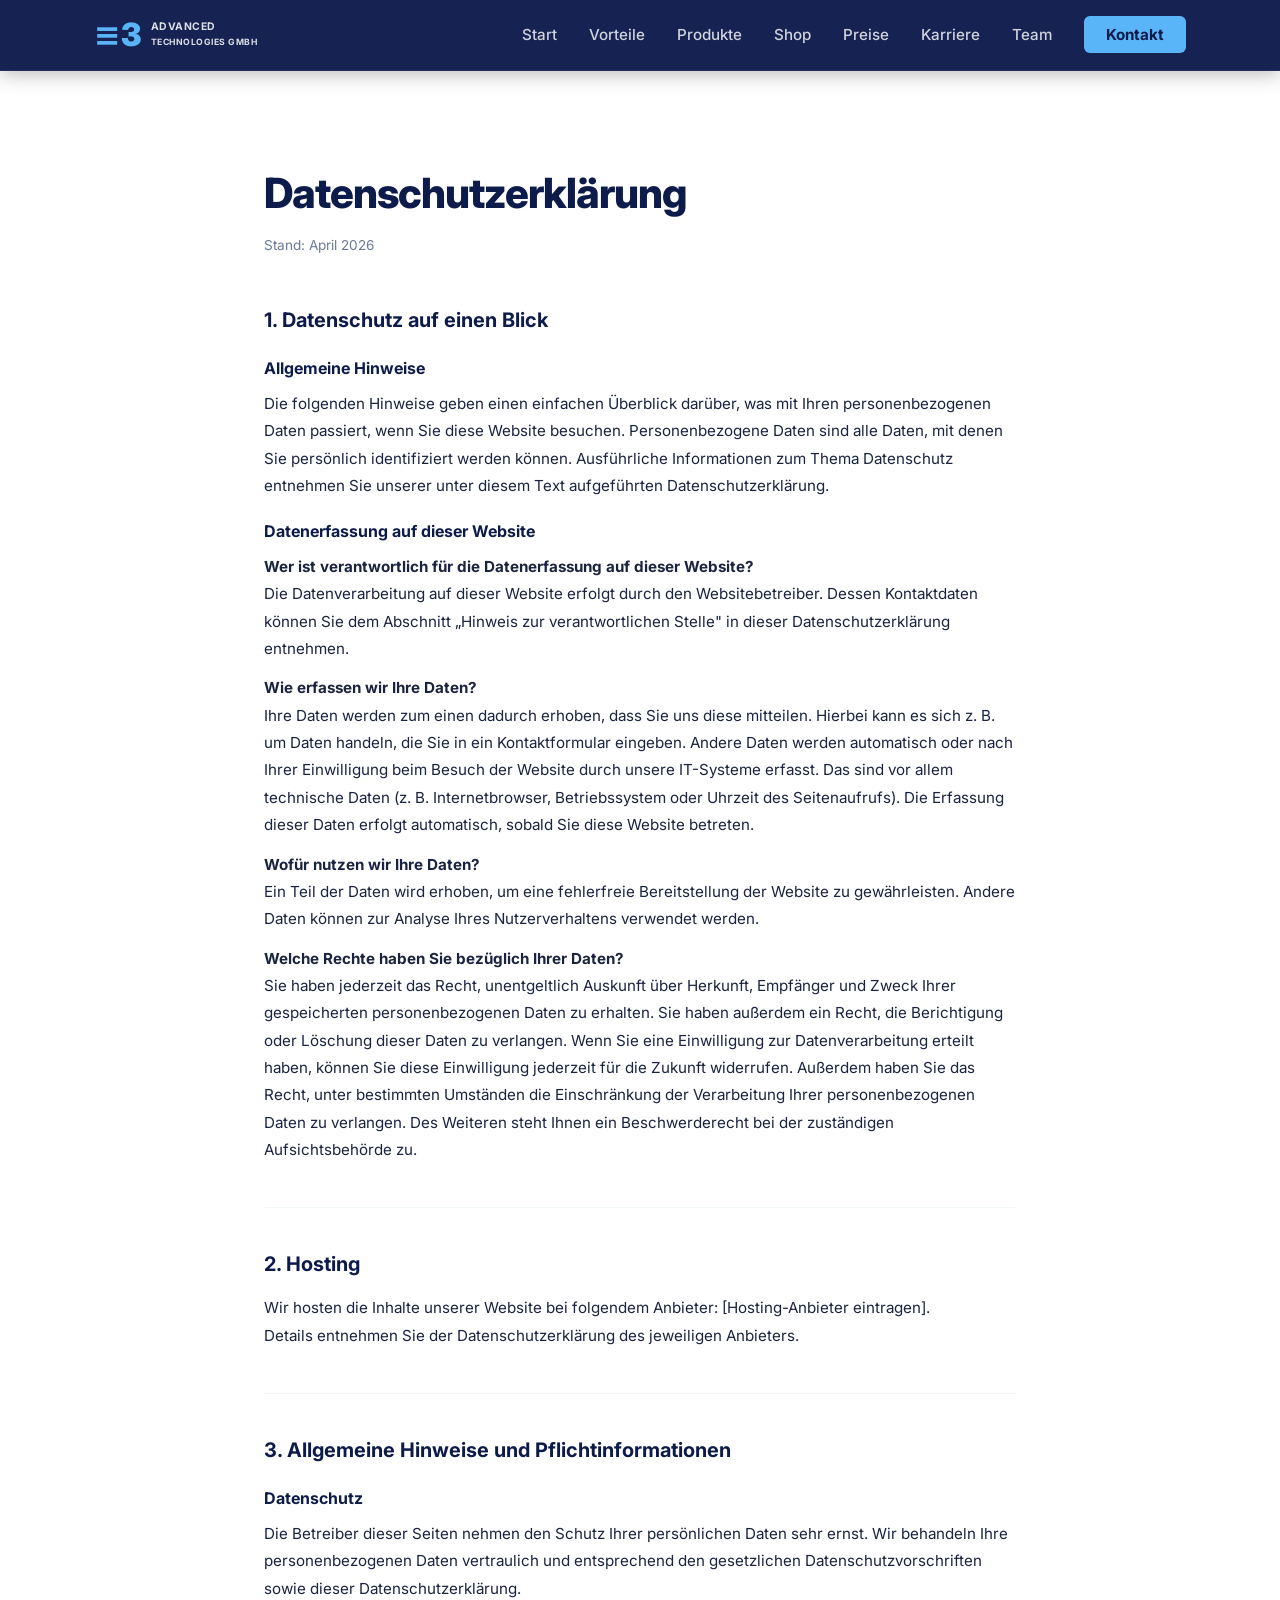
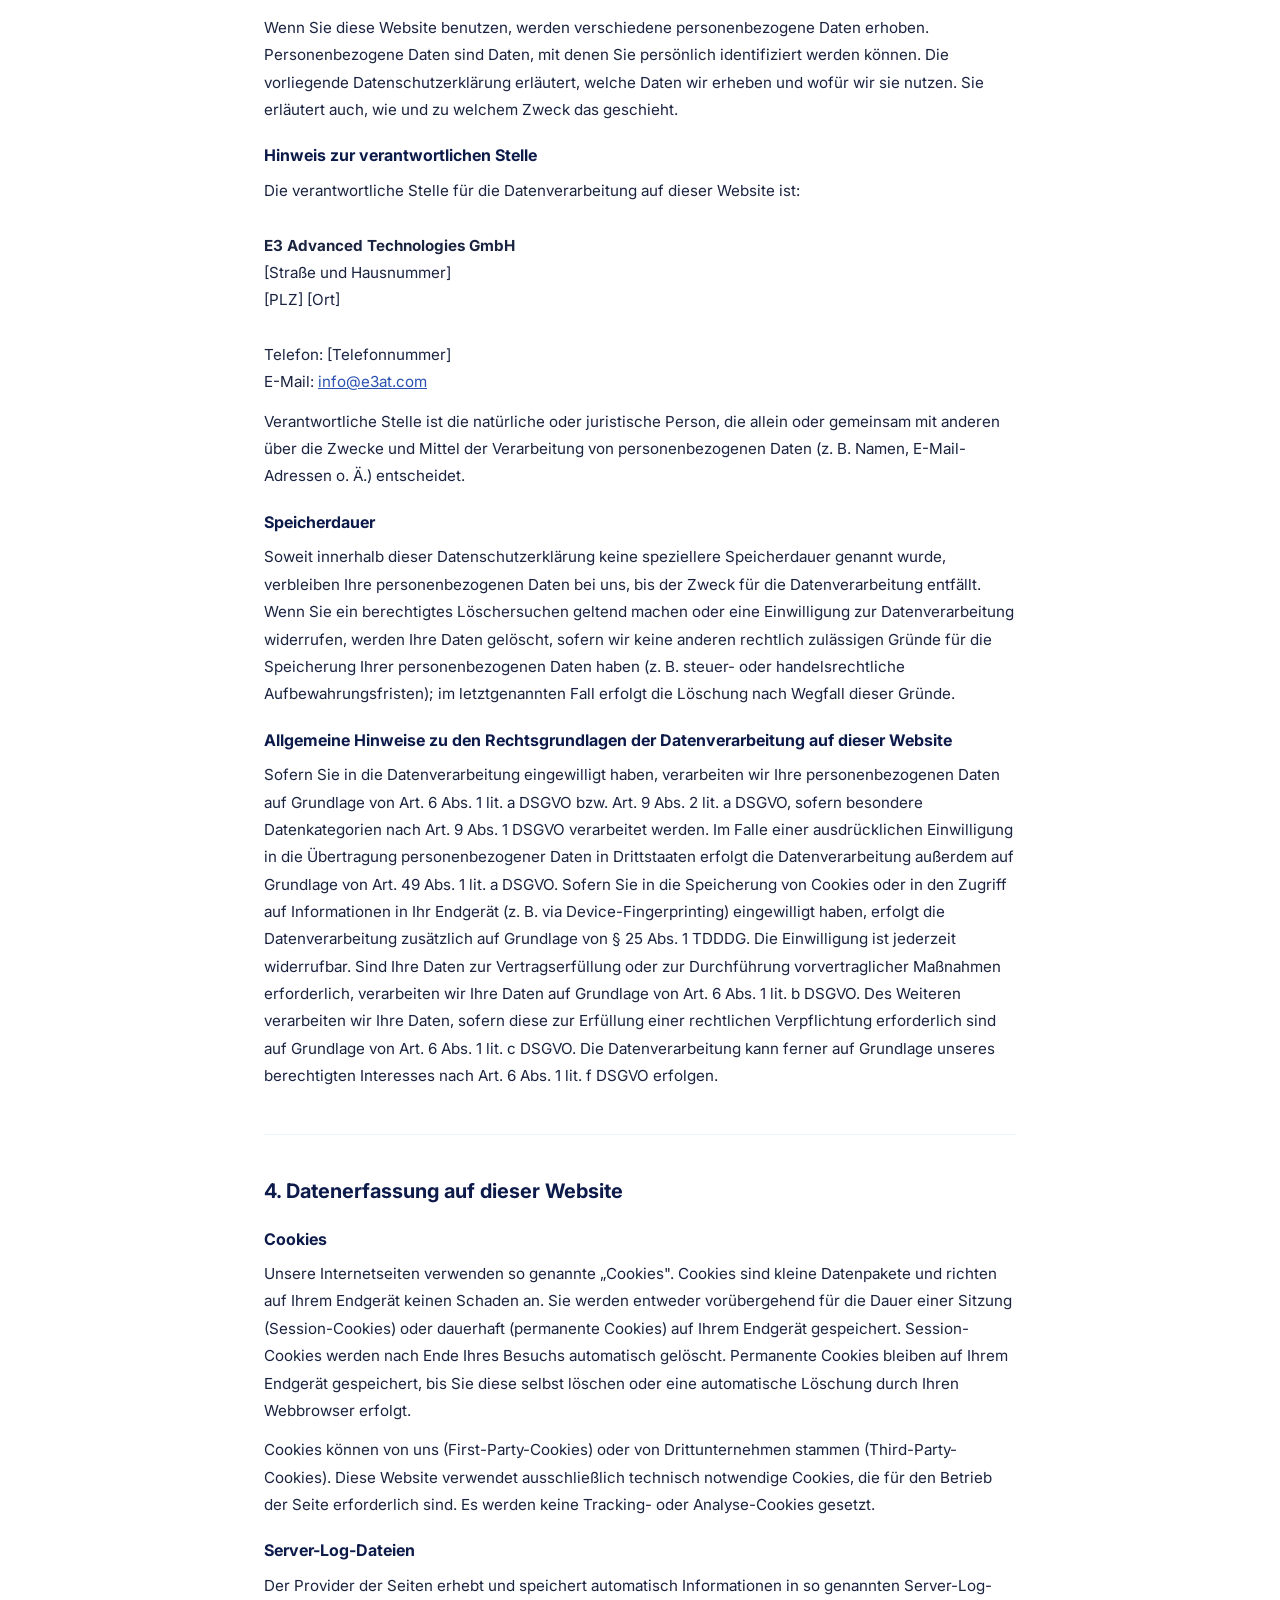
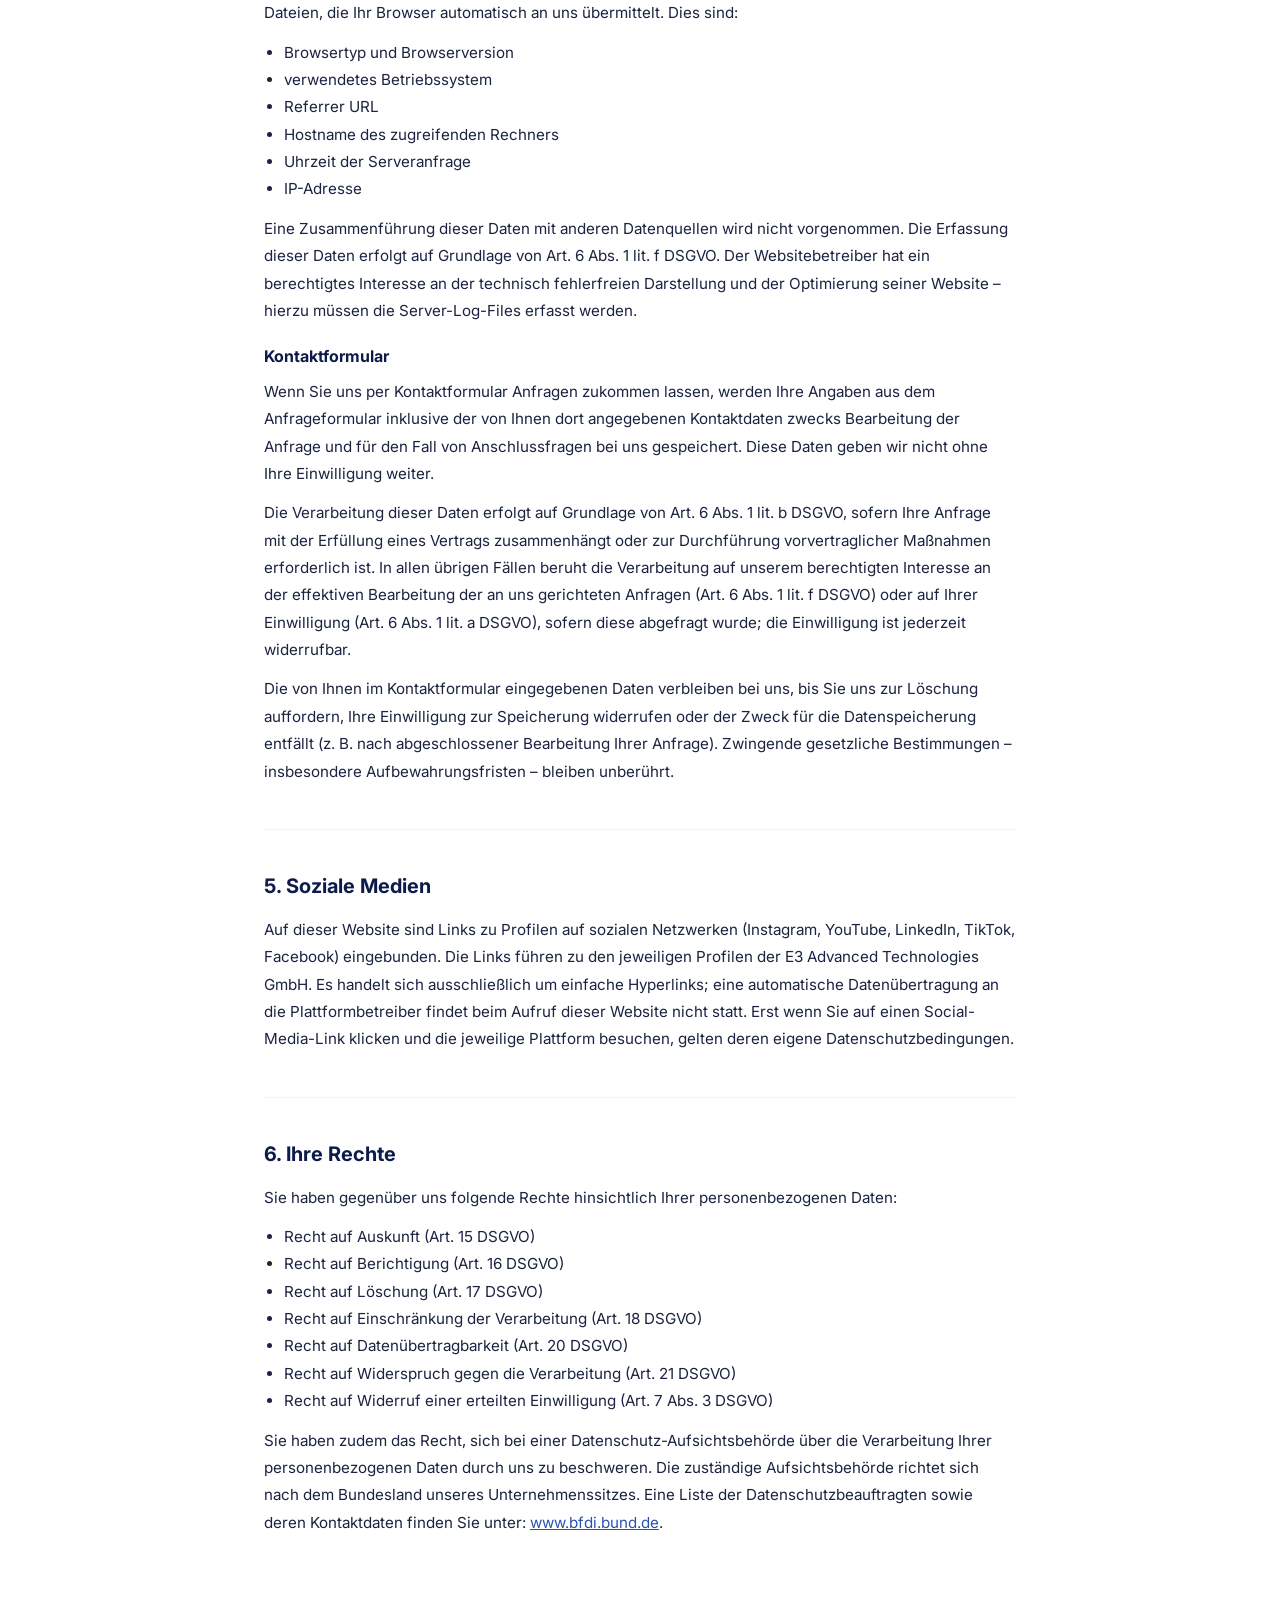
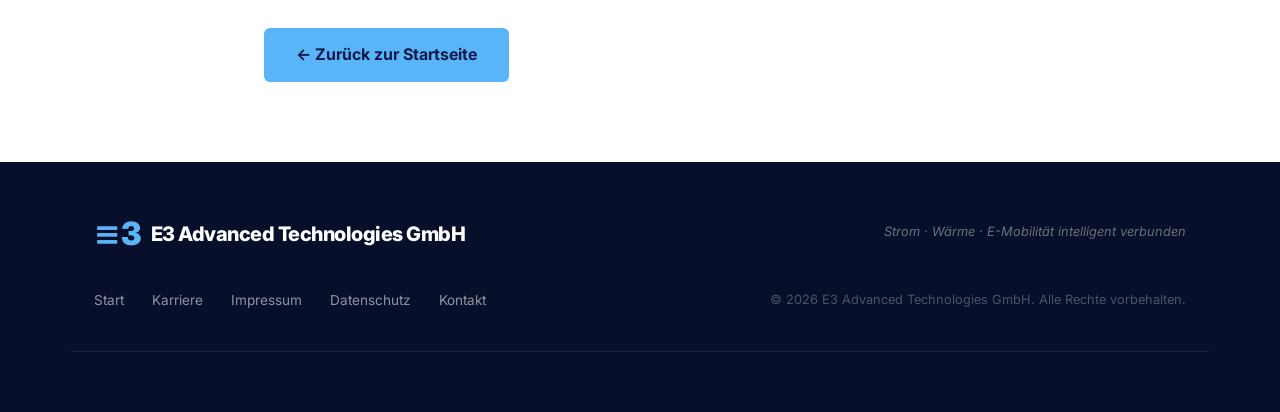
==== datenschutz.html @ 2802db1e "erster Entwurf" ====
<!DOCTYPE html>
<html lang="de">
<head>
  <meta charset="UTF-8" />
  <meta name="viewport" content="width=device-width, initial-scale=1.0" />
  <title>Datenschutzerklärung – E3 Advanced Technologies GmbH</title>
  <link rel="stylesheet" href="assets/css/main.css" />
  <link rel="stylesheet" href="assets/css/legal.css" />
  <link rel="preconnect" href="https://fonts.googleapis.com" />
  <link href="https://fonts.googleapis.com/css2?family=Inter:wght@300;400;600;700;800&display=swap" rel="stylesheet" />
</head>
<body>

  <!-- ===== NAVIGATION ===== -->
  <header class="navbar scrolled" id="navbar">
    <div class="container nav-inner">
      <a href="index.html#hero" class="nav-logo">
        <span class="logo-e3">&#8801;3</span>
        <span class="logo-text">ADVANCED<br><small>TECHNOLOGIES GMBH</small></span>
      </a>
      <nav>
        <ul class="nav-links" id="nav-links">
          <li><a href="index.html#hero">Start</a></li>
          <li><a href="index.html#vorteile">Vorteile</a></li>
          <li><a href="index.html#produkt">Produkte</a></li>
          <li><a href="index.html#shop">Shop</a></li>
          <li><a href="index.html#preise">Preise</a></li>
          <li><a href="karriere.html">Karriere</a></li>
          <li><a href="index.html#team">Team</a></li>
          <li><a href="index.html#kontakt" class="btn-nav">Kontakt</a></li>
        </ul>
      </nav>
      <button class="hamburger" id="hamburger" aria-label="Menü öffnen">
        <span></span><span></span><span></span>
      </button>
    </div>
  </header>

  <!-- ===== DATENSCHUTZ ===== -->
  <main class="legal-page">
    <div class="container legal-container">
      <h1 class="legal-title">Datenschutzerklärung</h1>
      <p class="legal-updated">Stand: April 2026</p>

      <section class="legal-section">
        <h2>1. Datenschutz auf einen Blick</h2>
        <h3>Allgemeine Hinweise</h3>
        <p>
          Die folgenden Hinweise geben einen einfachen Überblick darüber, was mit Ihren personenbezogenen Daten
          passiert, wenn Sie diese Website besuchen. Personenbezogene Daten sind alle Daten, mit denen Sie
          persönlich identifiziert werden können. Ausführliche Informationen zum Thema Datenschutz entnehmen
          Sie unserer unter diesem Text aufgeführten Datenschutzerklärung.
        </p>
        <h3>Datenerfassung auf dieser Website</h3>
        <p>
          <strong>Wer ist verantwortlich für die Datenerfassung auf dieser Website?</strong><br />
          Die Datenverarbeitung auf dieser Website erfolgt durch den Websitebetreiber. Dessen Kontaktdaten
          können Sie dem Abschnitt „Hinweis zur verantwortlichen Stelle" in dieser Datenschutzerklärung
          entnehmen.
        </p>
        <p>
          <strong>Wie erfassen wir Ihre Daten?</strong><br />
          Ihre Daten werden zum einen dadurch erhoben, dass Sie uns diese mitteilen. Hierbei kann es sich
          z. B. um Daten handeln, die Sie in ein Kontaktformular eingeben. Andere Daten werden automatisch
          oder nach Ihrer Einwilligung beim Besuch der Website durch unsere IT-Systeme erfasst. Das sind vor
          allem technische Daten (z. B. Internetbrowser, Betriebssystem oder Uhrzeit des Seitenaufrufs).
          Die Erfassung dieser Daten erfolgt automatisch, sobald Sie diese Website betreten.
        </p>
        <p>
          <strong>Wofür nutzen wir Ihre Daten?</strong><br />
          Ein Teil der Daten wird erhoben, um eine fehlerfreie Bereitstellung der Website zu gewährleisten.
          Andere Daten können zur Analyse Ihres Nutzerverhaltens verwendet werden.
        </p>
        <p>
          <strong>Welche Rechte haben Sie bezüglich Ihrer Daten?</strong><br />
          Sie haben jederzeit das Recht, unentgeltlich Auskunft über Herkunft, Empfänger und Zweck Ihrer
          gespeicherten personenbezogenen Daten zu erhalten. Sie haben außerdem ein Recht, die Berichtigung
          oder Löschung dieser Daten zu verlangen. Wenn Sie eine Einwilligung zur Datenverarbeitung erteilt
          haben, können Sie diese Einwilligung jederzeit für die Zukunft widerrufen. Außerdem haben Sie das
          Recht, unter bestimmten Umständen die Einschränkung der Verarbeitung Ihrer personenbezogenen Daten
          zu verlangen. Des Weiteren steht Ihnen ein Beschwerderecht bei der zuständigen Aufsichtsbehörde zu.
        </p>
      </section>

      <section class="legal-section">
        <h2>2. Hosting</h2>
        <p>
          Wir hosten die Inhalte unserer Website bei folgendem Anbieter: [Hosting-Anbieter eintragen].<br />
          Details entnehmen Sie der Datenschutzerklärung des jeweiligen Anbieters.
        </p>
      </section>

      <section class="legal-section">
        <h2>3. Allgemeine Hinweise und Pflichtinformationen</h2>
        <h3>Datenschutz</h3>
        <p>
          Die Betreiber dieser Seiten nehmen den Schutz Ihrer persönlichen Daten sehr ernst. Wir behandeln
          Ihre personenbezogenen Daten vertraulich und entsprechend den gesetzlichen Datenschutzvorschriften
          sowie dieser Datenschutzerklärung.
        </p>
        <p>
          Wenn Sie diese Website benutzen, werden verschiedene personenbezogene Daten erhoben.
          Personenbezogene Daten sind Daten, mit denen Sie persönlich identifiziert werden können. Die
          vorliegende Datenschutzerklärung erläutert, welche Daten wir erheben und wofür wir sie nutzen.
          Sie erläutert auch, wie und zu welchem Zweck das geschieht.
        </p>

        <h3>Hinweis zur verantwortlichen Stelle</h3>
        <p>
          Die verantwortliche Stelle für die Datenverarbeitung auf dieser Website ist:<br /><br />
          <strong>E3 Advanced Technologies GmbH</strong><br />
          [Straße und Hausnummer]<br />
          [PLZ] [Ort]<br /><br />
          Telefon: [Telefonnummer]<br />
          E-Mail: <a href="mailto:info@e3at.com">info@e3at.com</a>
        </p>
        <p>
          Verantwortliche Stelle ist die natürliche oder juristische Person, die allein oder gemeinsam mit
          anderen über die Zwecke und Mittel der Verarbeitung von personenbezogenen Daten (z. B. Namen,
          E-Mail-Adressen o. Ä.) entscheidet.
        </p>

        <h3>Speicherdauer</h3>
        <p>
          Soweit innerhalb dieser Datenschutzerklärung keine speziellere Speicherdauer genannt wurde,
          verbleiben Ihre personenbezogenen Daten bei uns, bis der Zweck für die Datenverarbeitung entfällt.
          Wenn Sie ein berechtigtes Löschersuchen geltend machen oder eine Einwilligung zur
          Datenverarbeitung widerrufen, werden Ihre Daten gelöscht, sofern wir keine anderen rechtlich
          zulässigen Gründe für die Speicherung Ihrer personenbezogenen Daten haben (z. B. steuer- oder
          handelsrechtliche Aufbewahrungsfristen); im letztgenannten Fall erfolgt die Löschung nach Wegfall
          dieser Gründe.
        </p>

        <h3>Allgemeine Hinweise zu den Rechtsgrundlagen der Datenverarbeitung auf dieser Website</h3>
        <p>
          Sofern Sie in die Datenverarbeitung eingewilligt haben, verarbeiten wir Ihre personenbezogenen
          Daten auf Grundlage von Art. 6 Abs. 1 lit. a DSGVO bzw. Art. 9 Abs. 2 lit. a DSGVO, sofern
          besondere Datenkategorien nach Art. 9 Abs. 1 DSGVO verarbeitet werden. Im Falle einer
          ausdrücklichen Einwilligung in die Übertragung personenbezogener Daten in Drittstaaten erfolgt
          die Datenverarbeitung außerdem auf Grundlage von Art. 49 Abs. 1 lit. a DSGVO. Sofern Sie in die
          Speicherung von Cookies oder in den Zugriff auf Informationen in Ihr Endgerät (z. B. via
          Device-Fingerprinting) eingewilligt haben, erfolgt die Datenverarbeitung zusätzlich auf Grundlage
          von § 25 Abs. 1 TDDDG. Die Einwilligung ist jederzeit widerrufbar. Sind Ihre Daten zur
          Vertragserfüllung oder zur Durchführung vorvertraglicher Maßnahmen erforderlich, verarbeiten wir
          Ihre Daten auf Grundlage von Art. 6 Abs. 1 lit. b DSGVO. Des Weiteren verarbeiten wir Ihre Daten,
          sofern diese zur Erfüllung einer rechtlichen Verpflichtung erforderlich sind auf Grundlage von
          Art. 6 Abs. 1 lit. c DSGVO. Die Datenverarbeitung kann ferner auf Grundlage unseres berechtigten
          Interesses nach Art. 6 Abs. 1 lit. f DSGVO erfolgen.
        </p>
      </section>

      <section class="legal-section">
        <h2>4. Datenerfassung auf dieser Website</h2>

        <h3>Cookies</h3>
        <p>
          Unsere Internetseiten verwenden so genannte „Cookies". Cookies sind kleine Datenpakete und richten
          auf Ihrem Endgerät keinen Schaden an. Sie werden entweder vorübergehend für die Dauer einer
          Sitzung (Session-Cookies) oder dauerhaft (permanente Cookies) auf Ihrem Endgerät gespeichert.
          Session-Cookies werden nach Ende Ihres Besuchs automatisch gelöscht. Permanente Cookies bleiben
          auf Ihrem Endgerät gespeichert, bis Sie diese selbst löschen oder eine automatische Löschung
          durch Ihren Webbrowser erfolgt.
        </p>
        <p>
          Cookies können von uns (First-Party-Cookies) oder von Drittunternehmen stammen
          (Third-Party-Cookies). Diese Website verwendet ausschließlich technisch notwendige Cookies, die
          für den Betrieb der Seite erforderlich sind. Es werden keine Tracking- oder Analyse-Cookies
          gesetzt.
        </p>

        <h3>Server-Log-Dateien</h3>
        <p>
          Der Provider der Seiten erhebt und speichert automatisch Informationen in so genannten
          Server-Log-Dateien, die Ihr Browser automatisch an uns übermittelt. Dies sind:
        </p>
        <ul>
          <li>Browsertyp und Browserversion</li>
          <li>verwendetes Betriebssystem</li>
          <li>Referrer URL</li>
          <li>Hostname des zugreifenden Rechners</li>
          <li>Uhrzeit der Serveranfrage</li>
          <li>IP-Adresse</li>
        </ul>
        <p>
          Eine Zusammenführung dieser Daten mit anderen Datenquellen wird nicht vorgenommen.
          Die Erfassung dieser Daten erfolgt auf Grundlage von Art. 6 Abs. 1 lit. f DSGVO.
          Der Websitebetreiber hat ein berechtigtes Interesse an der technisch fehlerfreien Darstellung
          und der Optimierung seiner Website – hierzu müssen die Server-Log-Files erfasst werden.
        </p>

        <h3>Kontaktformular</h3>
        <p>
          Wenn Sie uns per Kontaktformular Anfragen zukommen lassen, werden Ihre Angaben aus dem
          Anfrageformular inklusive der von Ihnen dort angegebenen Kontaktdaten zwecks Bearbeitung der
          Anfrage und für den Fall von Anschlussfragen bei uns gespeichert. Diese Daten geben wir nicht
          ohne Ihre Einwilligung weiter.
        </p>
        <p>
          Die Verarbeitung dieser Daten erfolgt auf Grundlage von Art. 6 Abs. 1 lit. b DSGVO, sofern Ihre
          Anfrage mit der Erfüllung eines Vertrags zusammenhängt oder zur Durchführung vorvertraglicher
          Maßnahmen erforderlich ist. In allen übrigen Fällen beruht die Verarbeitung auf unserem
          berechtigten Interesse an der effektiven Bearbeitung der an uns gerichteten Anfragen
          (Art. 6 Abs. 1 lit. f DSGVO) oder auf Ihrer Einwilligung (Art. 6 Abs. 1 lit. a DSGVO),
          sofern diese abgefragt wurde; die Einwilligung ist jederzeit widerrufbar.
        </p>
        <p>
          Die von Ihnen im Kontaktformular eingegebenen Daten verbleiben bei uns, bis Sie uns zur Löschung
          auffordern, Ihre Einwilligung zur Speicherung widerrufen oder der Zweck für die Datenspeicherung
          entfällt (z. B. nach abgeschlossener Bearbeitung Ihrer Anfrage). Zwingende gesetzliche
          Bestimmungen – insbesondere Aufbewahrungsfristen – bleiben unberührt.
        </p>
      </section>

      <section class="legal-section">
        <h2>5. Soziale Medien</h2>
        <p>
          Auf dieser Website sind Links zu Profilen auf sozialen Netzwerken (Instagram, YouTube, LinkedIn,
          TikTok, Facebook) eingebunden. Die Links führen zu den jeweiligen Profilen der E3 Advanced
          Technologies GmbH. Es handelt sich ausschließlich um einfache Hyperlinks; eine automatische
          Datenübertragung an die Plattformbetreiber findet beim Aufruf dieser Website nicht statt. Erst
          wenn Sie auf einen Social-Media-Link klicken und die jeweilige Plattform besuchen, gelten deren
          eigene Datenschutzbedingungen.
        </p>
      </section>

      <section class="legal-section">
        <h2>6. Ihre Rechte</h2>
        <p>Sie haben gegenüber uns folgende Rechte hinsichtlich Ihrer personenbezogenen Daten:</p>
        <ul>
          <li>Recht auf Auskunft (Art. 15 DSGVO)</li>
          <li>Recht auf Berichtigung (Art. 16 DSGVO)</li>
          <li>Recht auf Löschung (Art. 17 DSGVO)</li>
          <li>Recht auf Einschränkung der Verarbeitung (Art. 18 DSGVO)</li>
          <li>Recht auf Datenübertragbarkeit (Art. 20 DSGVO)</li>
          <li>Recht auf Widerspruch gegen die Verarbeitung (Art. 21 DSGVO)</li>
          <li>Recht auf Widerruf einer erteilten Einwilligung (Art. 7 Abs. 3 DSGVO)</li>
        </ul>
        <p>
          Sie haben zudem das Recht, sich bei einer Datenschutz-Aufsichtsbehörde über die Verarbeitung
          Ihrer personenbezogenen Daten durch uns zu beschweren. Die zuständige Aufsichtsbehörde richtet
          sich nach dem Bundesland unseres Unternehmenssitzes. Eine Liste der Datenschutzbeauftragten sowie
          deren Kontaktdaten finden Sie unter:
          <a href="https://www.bfdi.bund.de" target="_blank" rel="noopener noreferrer">www.bfdi.bund.de</a>.
        </p>
      </section>

      <div class="legal-back">
        <a href="index.html" class="btn-primary">&larr; Zurück zur Startseite</a>
      </div>
    </div>
  </main>

  <!-- ===== FOOTER ===== -->
  <footer class="footer">
    <div class="container footer-inner">
      <div class="footer-logo">
        <span class="logo-e3">&#8801;3</span>
        <span class="footer-brand">E3 Advanced Technologies GmbH</span>
      </div>
      <p class="footer-tagline">Strom &middot; Wärme &middot; E-Mobilität intelligent verbunden</p>
      <div class="footer-links">
        <a href="index.html">Start</a>
        <a href="karriere.html">Karriere</a>
        <a href="impressum.html">Impressum</a>
        <a href="datenschutz.html">Datenschutz</a>
        <a href="index.html#kontakt">Kontakt</a>
      </div>
      <p class="footer-copy">&copy; 2026 E3 Advanced Technologies GmbH. Alle Rechte vorbehalten.</p>
    </div>
  </footer>

  <script>
    const hamburger = document.getElementById('hamburger');
    const navLinks  = document.getElementById('nav-links');
    hamburger.addEventListener('click', () => {
      const open = navLinks.classList.toggle('open');
      hamburger.classList.toggle('open', open);
    });
  </script>
</body>
</html>
---- assets/css/main.css ----
/* =============================================
   main.css – Einstiegspunkt
   Importiert alle Partial-Dateien in der
   richtigen Reihenfolge.
   ============================================= */

@import 'base.css';
@import 'navbar.css';
@import 'hero.css';
@import 'sections.css';
@import 'shop.css';
@import 'footer.css';
@import 'responsive.css';
---- assets/css/legal.css ----
/* =============================================
   legal.css – Unterseiten (Impressum, Datenschutz, Karriere)
   ============================================= */

/* ── Page wrapper ─────────────────────────── */
.legal-page {
  padding-top: 100px; /* navbar height */
  min-height: 80vh;
  background: var(--white);
}

.legal-container {
  max-width: 800px;
  padding: 60px 24px 80px;
}

/* ── Header ────────────────────────────────── */
.legal-title {
  font-size: 2.6rem;
  font-weight: 800;
  color: var(--navy);
  letter-spacing: -1px;
  margin-bottom: 8px;
}

.legal-updated {
  font-size: 0.85rem;
  color: var(--grey-text);
  margin-bottom: 48px;
}

/* ── Sections ──────────────────────────────── */
.legal-section {
  margin-bottom: 40px;
  border-bottom: 1px solid var(--grey-light);
  padding-bottom: 32px;
}
.legal-section:last-of-type { border-bottom: none; }

.legal-section h2 {
  font-size: 1.25rem;
  font-weight: 700;
  color: var(--navy);
  margin-bottom: 14px;
}

.legal-section h3 {
  font-size: 1rem;
  font-weight: 700;
  color: var(--navy);
  margin: 20px 0 8px;
}

.legal-section p {
  font-size: 0.95rem;
  line-height: 1.8;
  color: var(--text-dark);
  margin-bottom: 12px;
}

.legal-section ul {
  margin: 8px 0 12px 20px;
  list-style: disc;
}
.legal-section ul li {
  font-size: 0.95rem;
  line-height: 1.8;
  color: var(--text-dark);
}

.legal-section a {
  color: var(--blue);
  text-decoration: underline;
}
.legal-section a:hover { color: var(--navy); }

/* ── Back button ───────────────────────────── */
.legal-back { margin-top: 48px; }

/* ── Footer copy links (index.html) ────────── */
.footer-copy a {
  color: rgba(255,255,255,0.45);
  text-decoration: none;
  transition: color var(--transition);
}
.footer-copy a:hover { color: var(--white); }

/* =============================================
   Karriere-spezifische Stile
   ============================================= */

/* Hero */
.karriere-hero {
  padding: 140px 0 80px;
  background: linear-gradient(135deg, var(--navy) 0%, var(--navy-mid, #16286a) 60%, var(--blue) 100%);
  text-align: center;
}
.karriere-hero-inner { max-width: 760px; margin: 0 auto; }

.karriere-hero-title {
  font-size: clamp(2rem, 5vw, 3.2rem);
  font-weight: 800;
  color: var(--white);
  letter-spacing: -1.5px;
  line-height: 1.15;
  margin: 16px 0 24px;
}

.karriere-hero-sub {
  font-size: 1.1rem;
  color: rgba(255,255,255,0.75);
  line-height: 1.7;
  max-width: 640px;
  margin: 0 auto;
}

/* Warum E3 – Benefit cards */
.karriere-why { padding: 80px 0; background: var(--grey-light); }

.karriere-benefits-grid {
  display: grid;
  grid-template-columns: repeat(3, 1fr);
  gap: 24px;
  margin-top: 48px;
}

.karriere-benefit {
  background: var(--white);
  border-radius: var(--radius);
  padding: 32px 28px;
  box-shadow: var(--shadow);
}

.kb-icon { font-size: 2rem; margin-bottom: 12px; }

.karriere-benefit h3 {
  font-size: 1.05rem;
  font-weight: 700;
  color: var(--navy);
  margin-bottom: 8px;
}
.karriere-benefit p { font-size: 0.9rem; color: var(--grey-text); line-height: 1.65; }

/* ── Offene Stellen ───────────────────────── */
.karriere-jobs { padding: 80px 0; background: var(--white); }

.job-filters {
  display: flex;
  gap: 16px;
  align-items: flex-end;
  flex-wrap: wrap;
  background: var(--grey-light);
  border: 1px solid rgba(13,27,75,0.1);
  border-radius: var(--radius);
  padding: 16px;
  margin-bottom: 18px;
}

.job-filter-field {
  display: flex;
  flex-direction: column;
  gap: 6px;
  min-width: 220px;
}

.job-filter-field label {
  font-size: 0.78rem;
  text-transform: uppercase;
  letter-spacing: 0.6px;
  color: var(--grey-text);
  font-weight: 700;
}

.job-filter-field select {
  border: 1.5px solid rgba(13,27,75,0.2);
  background: var(--white);
  border-radius: 8px;
  padding: 10px 12px;
  font-size: 0.9rem;
  color: var(--text-dark);
}

.jobs-empty {
  margin: 0 0 20px;
  font-size: 0.9rem;
  color: var(--grey-text);
}

.jobs-list { display: flex; flex-direction: column; gap: 24px; margin-bottom: 48px; }

.job-card {
  border: 1.5px solid rgba(13,27,75,0.1);
  border-radius: var(--radius);
  padding: 32px;
  transition: box-shadow var(--transition), border-color var(--transition);
}
.job-card:hover { box-shadow: var(--shadow-lg); border-color: var(--accent); }

.job-card-head {
  display: flex;
  align-items: flex-start;
  justify-content: space-between;
  gap: 16px;
  margin-bottom: 16px;
}

.job-card-head h3 {
  font-size: 1.15rem;
  font-weight: 700;
  color: var(--navy);
  margin-bottom: 10px;
}

.job-meta { display: flex; flex-wrap: wrap; gap: 8px; }

.job-tag {
  background: var(--grey-light);
  color: var(--navy);
  font-size: 0.75rem;
  font-weight: 600;
  padding: 3px 10px;
  border-radius: 20px;
}
.job-tag-dept { background: rgba(42,82,176,0.12); color: var(--blue); }

.job-apply-btn { white-space: nowrap; flex-shrink: 0; padding: 10px 20px; font-size: 0.875rem; }

.job-card p { font-size: 0.9rem; color: var(--grey-text); line-height: 1.7; margin-bottom: 16px; }

.job-requirements { margin: 0 0 0 18px; list-style: disc; }
.job-requirements li { font-size: 0.875rem; color: var(--text-dark); line-height: 1.75; }

/* Initiativbewerbung box */
.job-initiative {
  background: linear-gradient(135deg, var(--navy) 0%, var(--blue) 100%);
  border-radius: var(--radius);
  padding: 48px 40px;
  text-align: center;
  color: var(--white);
}
.job-initiative h3 { font-size: 1.4rem; font-weight: 800; margin-bottom: 12px; }
.job-initiative p  { font-size: 0.95rem; opacity: 0.8; margin-bottom: 28px; }
.job-initiative .btn-secondary {
  background: rgba(255,255,255,0.15);
  color: var(--white);
  border-color: rgba(255,255,255,0.5);
}
.job-initiative .btn-secondary:hover { background: rgba(255,255,255,0.25); }

/* ── Bewerbungsprozess ───────────────────── */
.karriere-process { padding: 80px 0; background: var(--grey-light); }

.process-steps {
  display: flex;
  align-items: flex-start;
  gap: 0;
  margin-top: 48px;
  flex-wrap: wrap;
  justify-content: center;
}

.process-step {
  flex: 1;
  min-width: 160px;
  max-width: 220px;
  text-align: center;
  padding: 0 16px;
}

.process-number {
  width: 52px;
  height: 52px;
  background: var(--navy);
  color: var(--white);
  border-radius: 50%;
  font-size: 1.3rem;
  font-weight: 800;
  display: flex;
  align-items: center;
  justify-content: center;
  margin: 0 auto 16px;
}

.process-step h4 { font-size: 0.95rem; font-weight: 700; color: var(--navy); margin-bottom: 8px; }
.process-step p  { font-size: 0.85rem; color: var(--grey-text); line-height: 1.6; }
.process-step a  { color: var(--blue); text-decoration: underline; }

.process-connector {
  flex: 0 0 40px;
  height: 2px;
  background: linear-gradient(90deg, var(--navy), var(--blue));
  align-self: center;
  margin-top: -20px;
}

/* ── Bewerbung Modal ─────────────────────── */
body.modal-open {
  overflow: hidden;
}

.application-modal {
  position: fixed;
  inset: 0;
  z-index: 1000;
  display: grid;
  place-items: center;
}

.application-modal[hidden] {
  display: none;
}

.application-modal-backdrop {
  position: absolute;
  inset: 0;
  background: rgba(8, 15, 43, 0.65);
}

.application-modal-dialog {
  position: relative;
  width: min(760px, calc(100% - 32px));
  max-height: calc(100vh - 48px);
  overflow-y: auto;
  background: var(--white);
  border-radius: 14px;
  box-shadow: var(--shadow-lg);
  padding: 28px;
}

.application-close {
  position: absolute;
  top: 12px;
  right: 12px;
  width: 38px;
  height: 38px;
  border: none;
  border-radius: 50%;
  background: var(--grey-light);
  color: var(--navy);
  font-size: 1.4rem;
  cursor: pointer;
}

.application-modal-dialog h3 {
  font-size: 1.5rem;
  color: var(--navy);
  margin-bottom: 6px;
}

.application-subtitle {
  color: var(--grey-text);
  font-size: 0.9rem;
  margin-bottom: 4px;
}

.application-position {
  font-size: 0.9rem;
  margin-bottom: 18px;
  color: var(--text-dark);
}

.application-form {
  display: flex;
  flex-direction: column;
  gap: 14px;
}

.application-grid {
  display: grid;
  grid-template-columns: 1fr;
  gap: 12px;
}

.application-grid.two-cols {
  grid-template-columns: 1fr 1fr;
}

.application-field {
  display: flex;
  flex-direction: column;
  gap: 6px;
}

.application-field label {
  font-size: 0.83rem;
  font-weight: 700;
  color: var(--navy);
}

.application-field input {
  border: 1.5px solid rgba(13,27,75,0.2);
  border-radius: 8px;
  padding: 10px 12px;
  font-size: 0.9rem;
  color: var(--text-dark);
}

.percentage-input {
  display: flex;
  align-items: center;
  border: 1.5px solid rgba(13,27,75,0.2);
  border-radius: 8px;
  overflow: hidden;
}

.percentage-input input {
  border: none;
  flex: 1;
}

.percentage-input input:focus {
  outline: none;
}

.percent-suffix {
  background: var(--grey-light);
  color: var(--grey-text);
  font-weight: 700;
  padding: 10px 12px;
  border-left: 1px solid rgba(13,27,75,0.15);
}

.application-field small {
  font-size: 0.75rem;
  color: var(--grey-text);
}

.application-hint {
  font-size: 0.8rem;
  color: var(--grey-text);
  margin-top: 4px;
}

.application-actions {
  display: flex;
  justify-content: flex-end;
  gap: 10px;
}

.application-notice {
  font-size: 0.88rem;
  margin: 0;
  color: var(--grey-text);
}

.application-notice.error {
  color: #b42318;
}

.application-notice.success {
  color: #027a48;
}

/* ── Responsive ─────────────────────────── */
@media (max-width: 900px) {
  .karriere-benefits-grid { grid-template-columns: repeat(2, 1fr); }
}

@media (max-width: 768px) {
  .karriere-benefits-grid { grid-template-columns: 1fr; }
  .job-filters               { flex-direction: column; align-items: stretch; }
  .job-filter-field          { min-width: 0; }
  .job-card-head            { flex-direction: column; }
  .job-apply-btn            { width: 100%; text-align: center; }
  .application-grid.two-cols { grid-template-columns: 1fr; }
  .application-actions       { flex-direction: column-reverse; }
  .application-actions .btn-primary,
  .application-actions .btn-secondary { width: 100%; text-align: center; }
  .process-connector        { display: none; }
  .process-steps            { gap: 24px; }
  .process-step             { max-width: 100%; width: 100%; }
  .legal-title              { font-size: 2rem; }
  .legal-container          { padding: 40px 20px 60px; }
}
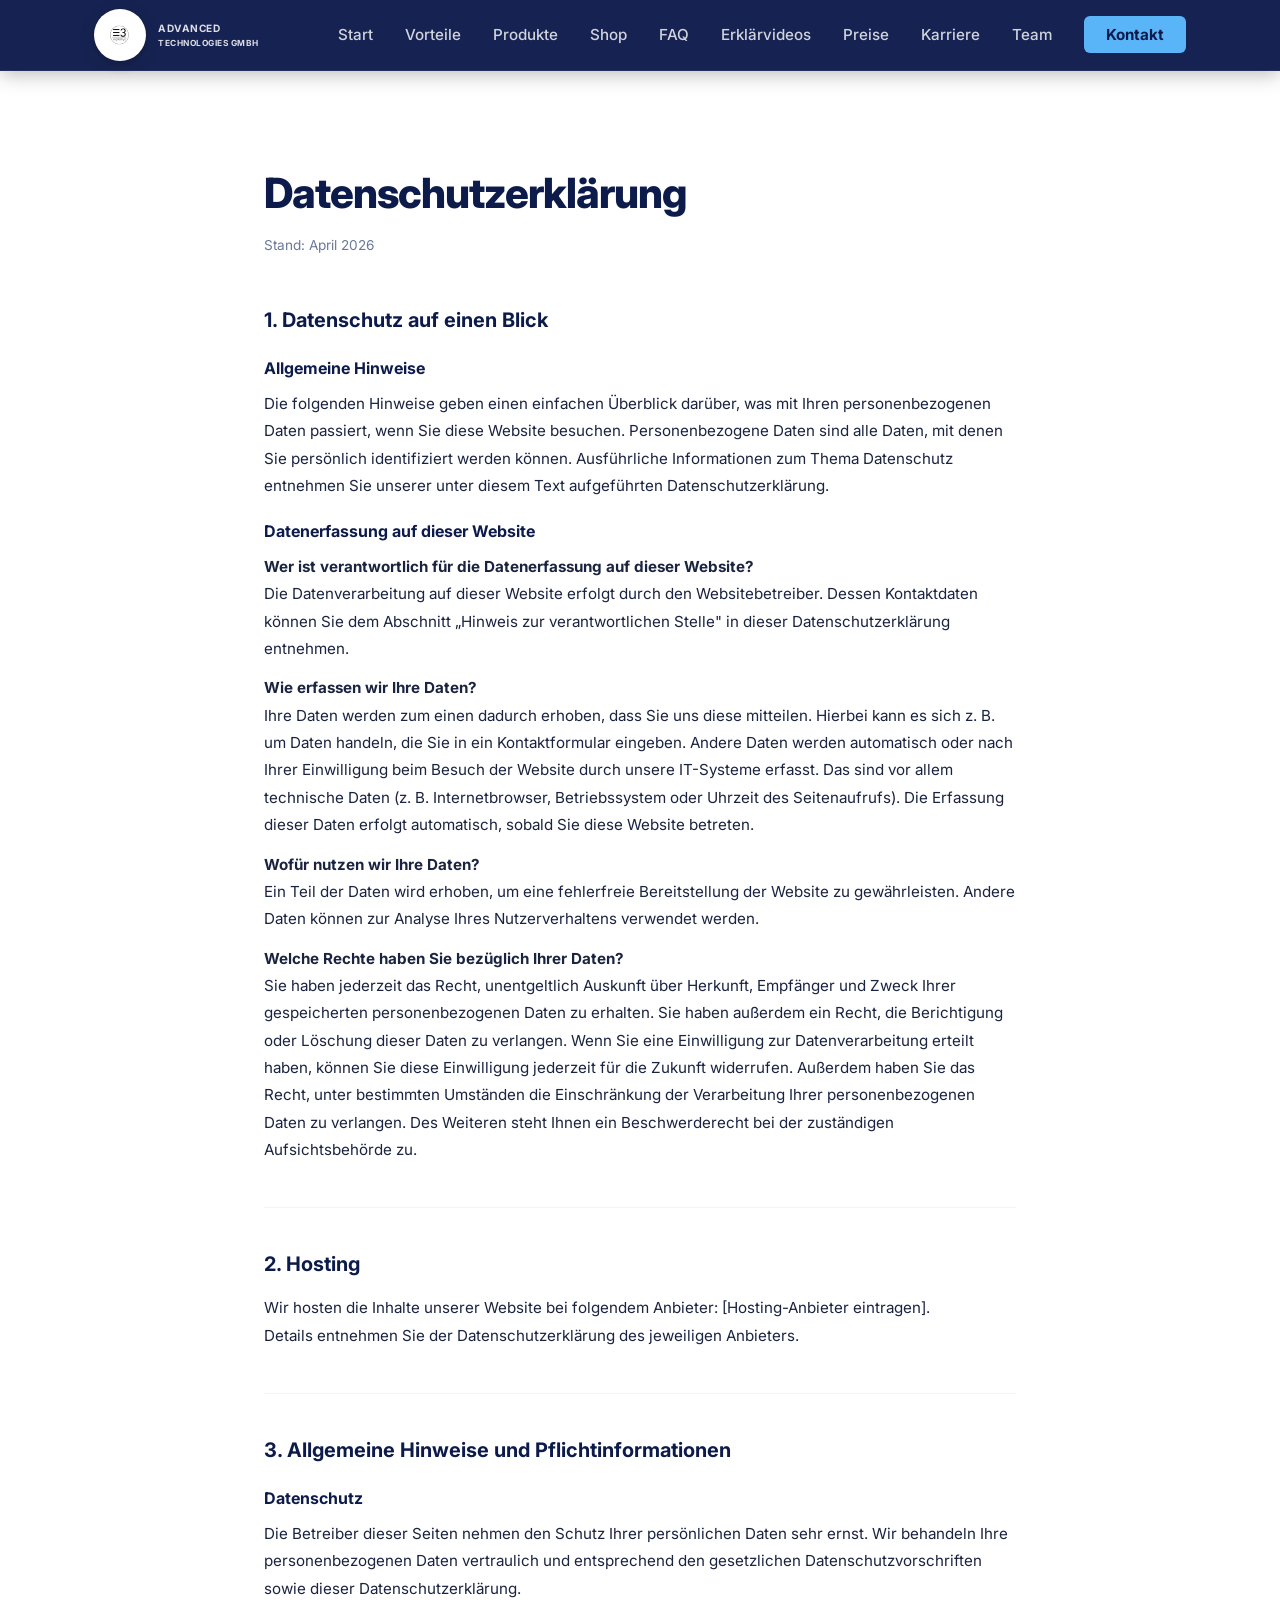
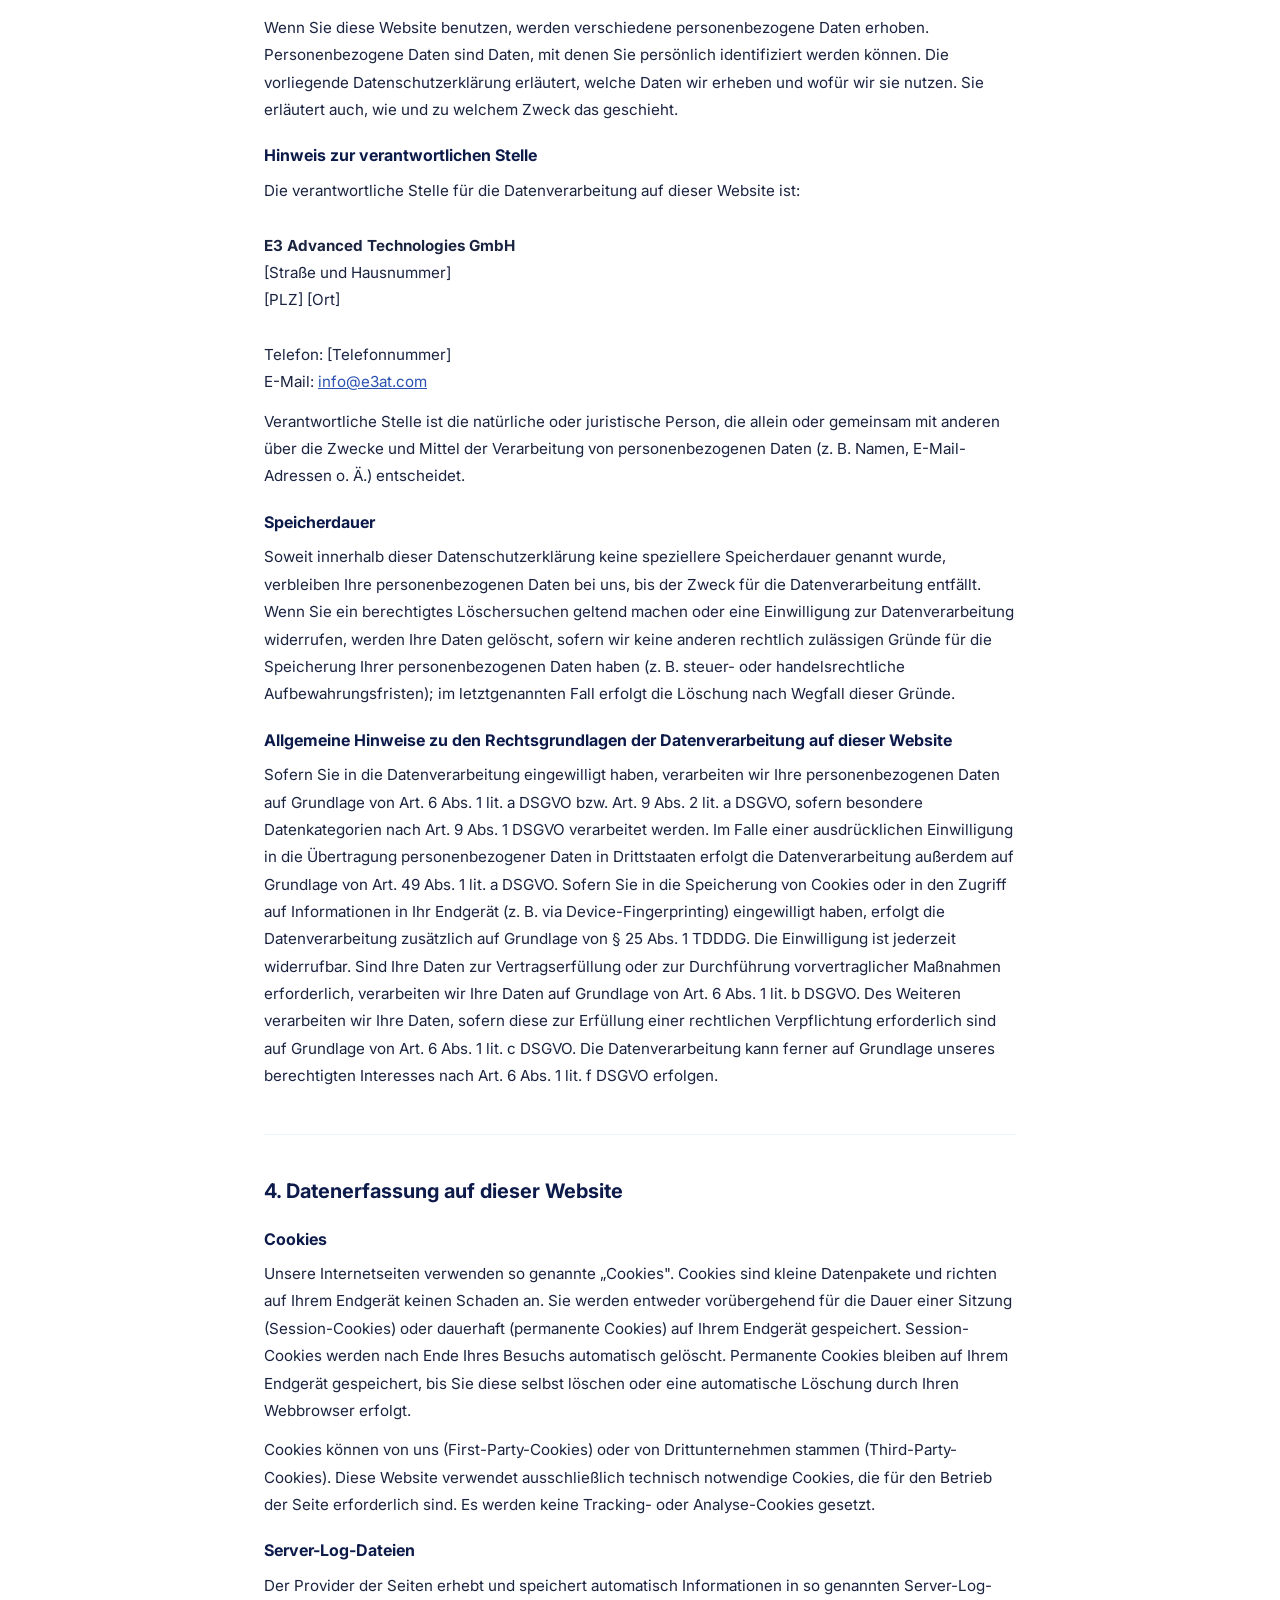
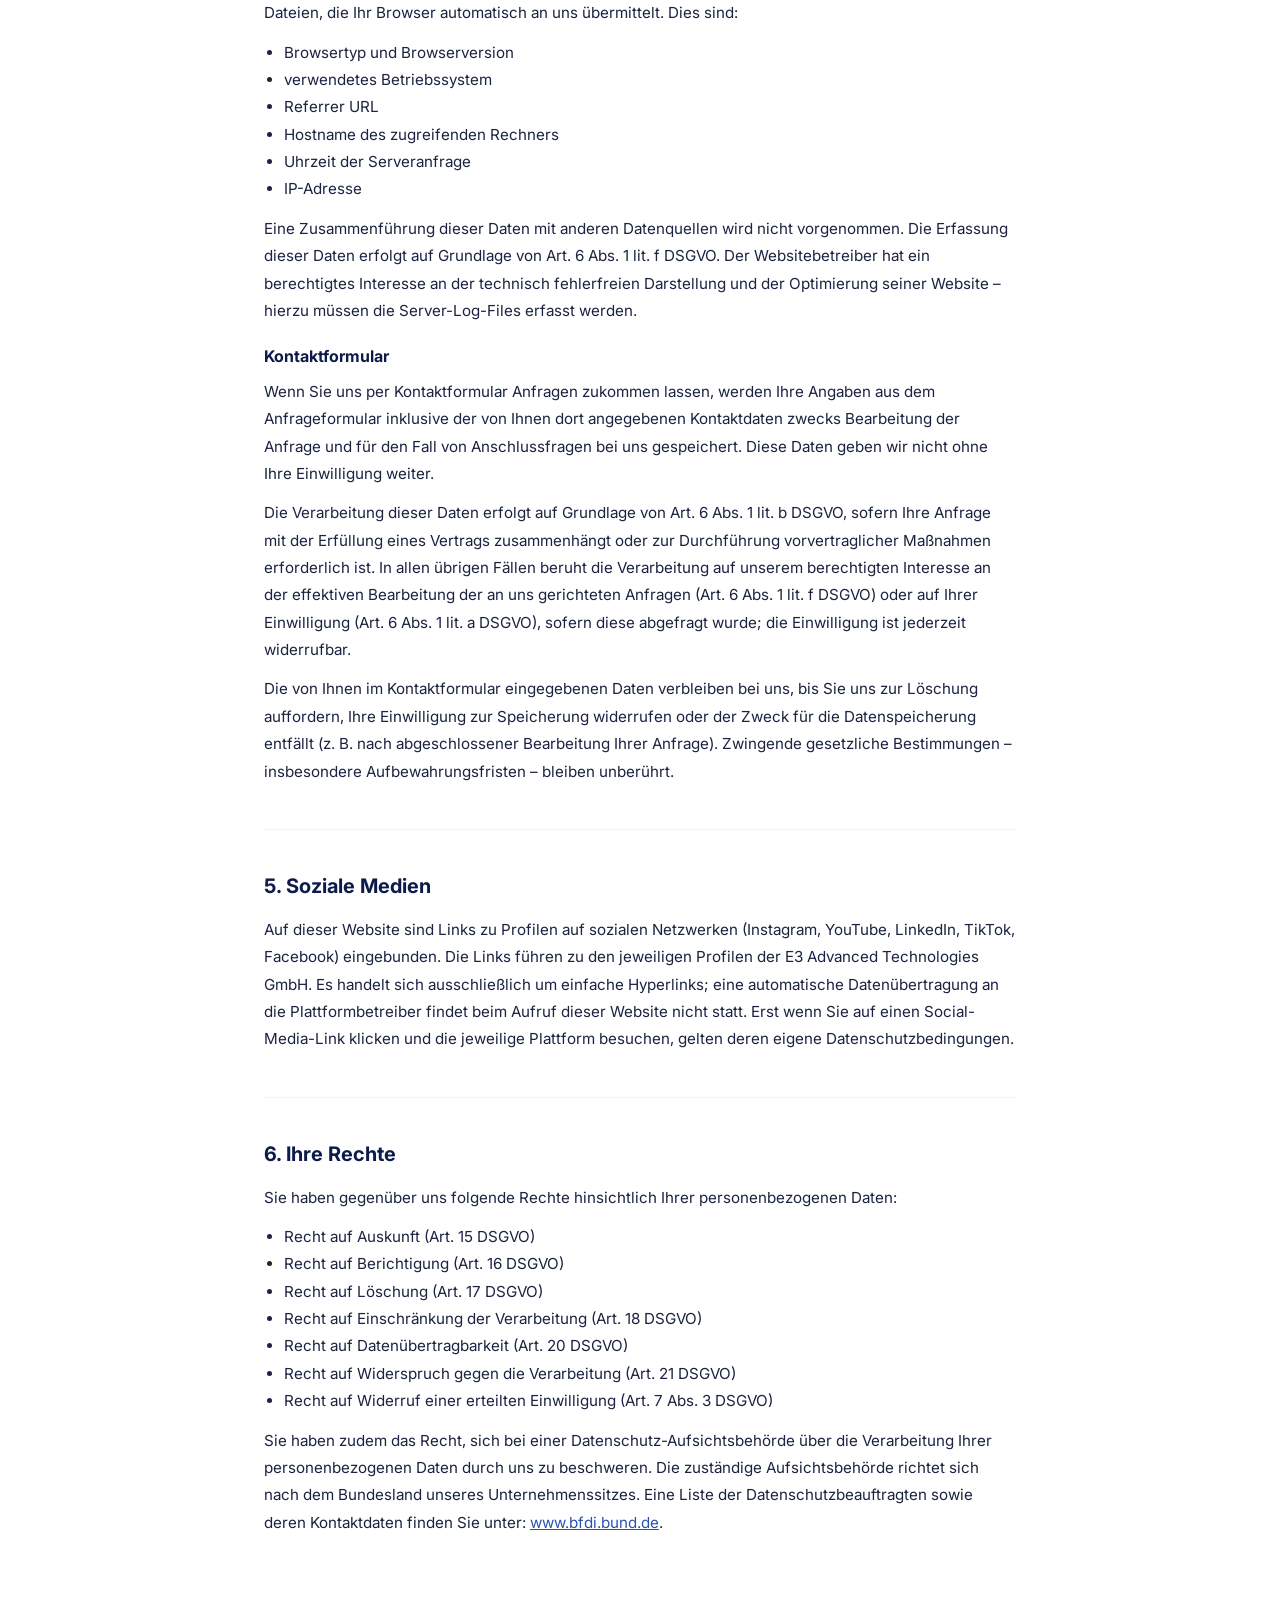
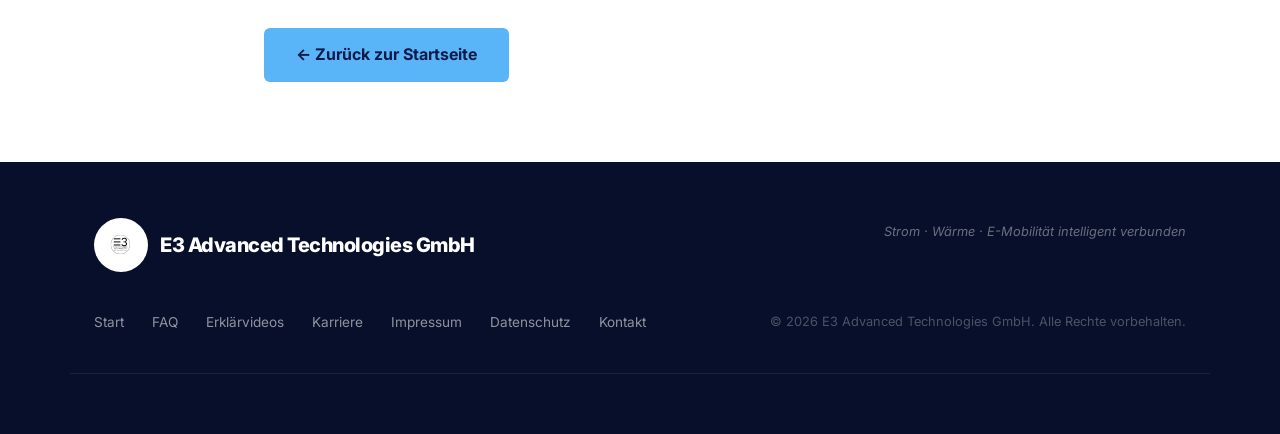
==== commit dbc6ea42: "erster Stand" ====
--- a/datenschutz.html
+++ b/datenschutz.html
@@ -15,7 +15,7 @@
   <header class="navbar scrolled" id="navbar">
     <div class="container nav-inner">
       <a href="index.html#hero" class="nav-logo">
-        <span class="logo-e3">&#8801;3</span>
+        <img src="assets/img/e3-logo.svg" alt="E3 Advanced Technologies GmbH Logo" class="logo-mark" />
         <span class="logo-text">ADVANCED<br><small>TECHNOLOGIES GMBH</small></span>
       </a>
       <nav>
@@ -24,6 +24,8 @@
           <li><a href="index.html#vorteile">Vorteile</a></li>
           <li><a href="index.html#produkt">Produkte</a></li>
           <li><a href="index.html#shop">Shop</a></li>
+          <li><a href="faq.html">FAQ</a></li>
+          <li><a href="videos.html">Erklärvideos</a></li>
           <li><a href="index.html#preise">Preise</a></li>
           <li><a href="karriere.html">Karriere</a></li>
           <li><a href="index.html#team">Team</a></li>
@@ -254,12 +256,14 @@
   <footer class="footer">
     <div class="container footer-inner">
       <div class="footer-logo">
-        <span class="logo-e3">&#8801;3</span>
+        <img src="assets/img/e3-logo.svg" alt="E3 Advanced Technologies GmbH Logo" class="footer-logo-mark" />
         <span class="footer-brand">E3 Advanced Technologies GmbH</span>
       </div>
       <p class="footer-tagline">Strom &middot; Wärme &middot; E-Mobilität intelligent verbunden</p>
       <div class="footer-links">
         <a href="index.html">Start</a>
+        <a href="faq.html">FAQ</a>
+        <a href="videos.html">Erklärvideos</a>
         <a href="karriere.html">Karriere</a>
         <a href="impressum.html">Impressum</a>
         <a href="datenschutz.html">Datenschutz</a>
